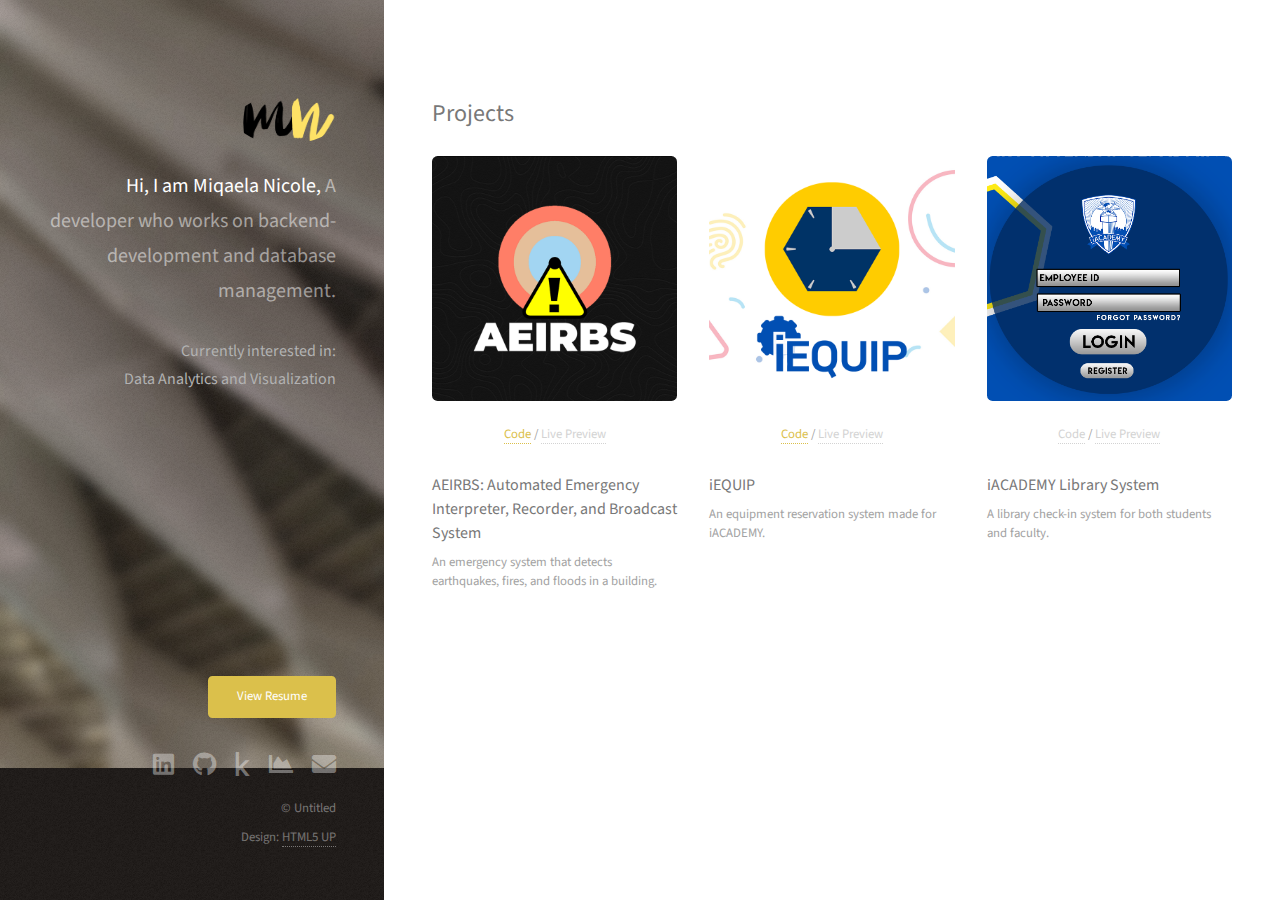
==== index.html @ f49746a2 "Initial commit" ====
<!DOCTYPE HTML>
<!--
	Strata by HTML5 UP
	html5up.net | @ajlkn
	Free for personal and commercial use under the CCA 3.0 license (html5up.net/license)
-->
<html>
	<head>
		<title>Miqnic | Portfolio</title>
		<meta charset="utf-8" />
		<meta name="viewport" content="width=device-width, initial-scale=1, user-scalable=no" />
		<link rel="icon" type="shortcut icon" href="images/MN.ico" />
		<link rel="stylesheet" href="assets/css/main.css" />
	</head>
	<body class="is-preload">

		<!-- Header -->
			<header id="header">
				<div class="inner">
					<a href="#" class="image avatar"><img src="images/MN-header.png" alt="" /></a>
					<h1>
						<strong>Hi, I am Miqaela Nicole, </strong>
						<br>
						A developer who works on backend-development and database management.
					</h1>
					<br>
					<p>Currently interested in:<br>Data Analytics and Visualization</p>
				</div>
			</header>

		<!-- Main -->
			<div id="main">
				<!-- Two -->
					<section id="two">
						<h2>Projects</h2>
						<div class="row">
							<article class="col-4 col-12-xsmall work-item">
								<img class = "image fit thumb" src="images/fulls/aeirbs-cover.png" alt="AEIRBS Logo" />
								<p class="align-center">
									<strong><a href="https://bitbucket.org/miqnic/aeirbs/src/master/">Code</a></strong>
									 / 
									<a href="#" class="disabled">Live Preview</a>
								</p>
								<br>
								<h3>AEIRBS: Automated Emergency Interpreter, Recorder, and Broadcast System</h3>
								<p>An emergency system that detects earthquakes, fires, and floods in a building.</p>
								<br>
								<!-- <ul class="actions fit small">
									<li><a href="#" class="button primary fit small">Live Preview</a></li>
									<li><a href="#" class="button fit small">Code</a></li>
								</ul> -->
							</article>
							<article class="col-4 col-12-xsmall work-item">
								<img class = "image fit thumb" src="images/fulls/iequip-cover.png" alt="iEQUIP Logo" />
								<p class="align-center">
									<strong><a href="https://github.com/miqnic/iEQUIP">Code</a></strong>
									 / 
									<a href="#" class="disabled">Live Preview</a>
								</p>
								<br>
								<h3>iEQUIP</h3>
								<p>An equipment reservation system made for iACADEMY.</p>
								<br>
								<!-- <ul class="actions fit small">
									<li><a href="#" class="button primary fit small">Live Preview</a></li>
									<li><a href="#" class="button fit small">Code</a></li>
								</ul> -->
							</article>
							<article class="col-4 col-12-xsmall work-item">
								<img class = "image fit thumb" src="images/fulls/libsys-cover.png" alt="iACADEMY Library System Logo" />
								<p class="align-center">
									<strong><a class="disabled" href="#">Code</a></strong>
									 / 
									<a href="#" class="disabled">Live Preview</a> 
								</p>
								<br>
								<h3>iACADEMY Library System</h3>
								<p>A library check-in system for both students and faculty.</p>
								<br>
								<!-- <ul class="actions fit small aln-bottom">
									<li><a href="#" class="button primary fit small">Live Preview</a></li>
									<li><a href="#" class="button fit small">Code</a></li>
								</ul> -->
							</article>
						</div>
					</section>
			</div>

		<!-- Footer -->
			<footer id="footer">
				<div class="inner">
					<a target="_blank" rel="noopener noreferrer" href="BANGUILAN - Resume.pdf" download="BANGUILAN-Resume" class="button primary small" style="margin-bottom: 1rem;">View Resume</a>
					<ul class="icons">
						<li><a href="https://www.linkedin.com/in/miqnic/" class="icon brands fa-linkedin"><span class="label">LinkedIn</span></a></li>
						<li><a href="https://github.com/miqnic" class="icon brands fa-github"><span class="label">Github</span></a></li>
						<li><a href="https://www.kaggle.com/swtptts" class="icon brands fa-kaggle"><span class="label">Kaggle</span></a></li>
						<li><a href="https://public.tableau.com/profile/miqnic#!/" class="icon solid fa-chart-area"><span class="label">Tableau</span></a></li>
						<li><a href="mailto:emendibi@gmail.com" class="icon solid fa-envelope"><span class="label">Email</span></a></li>
					</ul>
					<ul class="copyright">
						<li>&copy; Untitled</li><li>Design: <a href="http://html5up.net">HTML5 UP</a></li>
					</ul>
				</div>
			</footer>

		<!-- Scripts -->
			<script src="assets/js/jquery.min.js"></script>
			<script src="assets/js/jquery.poptrox.min.js"></script>
			<script src="assets/js/browser.min.js"></script>
			<script src="assets/js/breakpoints.min.js"></script>
			<script src="assets/js/util.js"></script>
			<script src="assets/js/main.js"></script>

	</body>
</html>
---- assets/css/main.css ----
@import url("fontawesome-all.min.css");
@import url("https://fonts.googleapis.com/css?family=Source+Sans+Pro:400,400italic");

/*
	Strata by HTML5 UP
	html5up.net | @ajlkn
	Free for personal and commercial use under the CCA 3.0 license (html5up.net/license)
*/

html, body, div, span, applet, object,
iframe, h1, h2, h3, h4, h5, h6, p, blockquote,
pre, a, abbr, acronym, address, big, cite,
code, del, dfn, em, img, ins, kbd, q, s, samp,
small, strike, strong, sub, sup, tt, var, b,
u, i, center, dl, dt, dd, ol, ul, li, fieldset,
form, label, legend, table, caption, tbody,
tfoot, thead, tr, th, td, article, aside,
canvas, details, embed, figure, figcaption,
footer, header, hgroup, menu, nav, output, ruby,
section, summary, time, mark, audio, video {
	margin: 0;
	padding: 0;
	border: 0;
	font-size: 100%;
	font: inherit;
	vertical-align: baseline;}

article, aside, details, figcaption, figure,
footer, header, hgroup, menu, nav, section {
	display: block;}

body {
	line-height: 1;
}

ol, ul {
	list-style: none;
}

a.disabled {
	color: #d3d3d3;
    pointer-events: none;
}

blockquote, q {
	quotes: none;
}

	blockquote:before, blockquote:after, q:before, q:after {
		content: '';
		content: none;
	}

table {
	border-collapse: collapse;
	border-spacing: 0;
}

body {
	-webkit-text-size-adjust: none;
}

mark {
	background-color: transparent;
	color: inherit;
}

input::-moz-focus-inner {
	border: 0;
	padding: 0;
}

input, select, textarea {
	-moz-appearance: none;
	-webkit-appearance: none;
	-ms-appearance: none;
	appearance: none;
}

/* Basic */

	html {
		box-sizing: border-box;
	}

	*, *:before, *:after {
		box-sizing: inherit;
	}

	body {
		background: #fff;
	}

		body.is-preload *, body.is-preload *:before, body.is-preload *:after {
			-moz-animation: none !important;
			-webkit-animation: none !important;
			-ms-animation: none !important;
			animation: none !important;
			-moz-transition: none !important;
			-webkit-transition: none !important;
			-ms-transition: none !important;
			transition: none !important;
		}

	body, input, select, textarea {
		color: #a2a2a2;
		font-family: "Source Sans Pro", Helvetica, sans-serif;
		font-size: 16pt;
		font-weight: 400;
		line-height: 1.75em;
	}

	a {
		-moz-transition: color 0.2s ease-in-out, border-color 0.2s ease-in-out;
		-webkit-transition: color 0.2s ease-in-out, border-color 0.2s ease-in-out;
		-ms-transition: color 0.2s ease-in-out, border-color 0.2s ease-in-out;
		transition: color 0.2s ease-in-out, border-color 0.2s ease-in-out;
		border-bottom: dotted 1px;
		color: #dbc04b;
		text-decoration: none;
	}

		a:hover {
			border-bottom-color: transparent;
			color: #dbc04b !important;
			text-decoration: none;
		}

	strong, b {
		color: #787878;
		font-weight: 400;
	}

	em, i {
		font-style: italic;
	}

	p {
		margin: 0 0 2em 0;
	}

	h1, h2, h3, h4, h5, h6 {
		color: #787878;
		font-weight: 400;
		line-height: 1em;
		margin: 0 0 1em 0;
	}

		h1 a, h2 a, h3 a, h4 a, h5 a, h6 a {
			color: inherit;
			text-decoration: none;
		}

	h1 {
		font-size: 2em;
		line-height: 1.5em;
	}

	h2 {
		font-size: 1.5em;
		line-height: 1.5em;
	}

	h3 {
		font-size: 1.25em;
		line-height: 1.5em;
	}

	h4 {
		font-size: 1.1em;
		line-height: 1.5em;
	}

	h5 {
		font-size: 0.9em;
		line-height: 1.5em;
	}

	h6 {
		font-size: 0.7em;
		line-height: 1.5em;
	}

	sub {
		font-size: 0.8em;
		position: relative;
		top: 0.5em;
	}

	sup {
		font-size: 0.8em;
		position: relative;
		top: -0.5em;
	}

	hr {
		border: 0;
		border-bottom: solid 2px #efefef;
		margin: 2em 0;
	}

		hr.major {
			margin: 3em 0;
		}

	blockquote {
		border-left: solid 6px #efefef;
		font-style: italic;
		margin: 0 0 2em 0;
		padding: 0.5em 0 0.5em 1.5em;
	}

	code {
		background: #f7f7f7;
		border-radius: 0.35em;
		border: solid 2px #efefef;
		font-family: "Courier New", monospace;
		font-size: 0.9em;
		margin: 0 0.25em;
		padding: 0.25em 0.65em;
	}

	pre {
		-webkit-overflow-scrolling: touch;
		font-family: "Courier New", monospace;
		font-size: 0.9em;
		margin: 0 0 2em 0;
	}

		pre code {
			display: block;
			line-height: 1.75em;
			padding: 1em 1.5em;
			overflow-x: auto;
		}

	.align-left {
		text-align: left;
	}

	.align-center {
		text-align: center;
	}

	.align-right {
		text-align: right;
	}

/* Container */

	.container {
		margin: 0 auto;
		max-width: calc(100% - 4em);
		width: 100%;
	}

		.container.xsmall {
			width: 25%;
		}

		.container.small {
			width: 50%;
		}

		.container.medium {
			width: 75%;
		}

		.container.large {
			width: 125%;
		}

		.container.xlarge {
			width: 150%;
		}

		.container.max {
			width: 100%;
		}

		@media screen and (max-width: 980px) {

			.container {
				width: 100% !important;
				max-width: 100% !important;
			}

		}

		@media screen and (max-width: 480px) {

			.container {
				max-width: calc(100% - 3em);
			}

		}

/* Row */

	.row {
		display: flex;
		flex-wrap: wrap;
		box-sizing: border-box;
		align-items: stretch;
	}

		.row > * {
			box-sizing: border-box;
		}

		.row.gtr-uniform > * > :last-child {
			margin-bottom: 0;
		}

		.row.aln-left {
			justify-content: flex-start;
		}

		.row.aln-center {
			justify-content: center;
		}

		.row.aln-right {
			justify-content: flex-end;
		}

		.row.aln-top {
			align-items: flex-start;
		}

		.row.aln-middle {
			align-items: center;
		}

		.row.aln-bottom {
			align-items: flex-end;
		}

		.row > .imp {
			order: -1;
		}

		.row > .col-1 {
			width: 8.33333%;
		}

		.row > .off-1 {
			margin-left: 8.33333%;
		}

		.row > .col-2 {
			width: 16.66667%;
		}

		.row > .off-2 {
			margin-left: 16.66667%;
		}

		.row > .col-3 {
			width: 25%;
		}

		.row > .off-3 {
			margin-left: 25%;
		}

		.row > .col-4 {
			width: 33.33333%;
		}

		.row > .off-4 {
			margin-left: 33.33333%;
		}

		.row > .col-5 {
			width: 41.66667%;
		}

		.row > .off-5 {
			margin-left: 41.66667%;
		}

		.row > .col-6 {
			width: 50%;
		}

		.row > .off-6 {
			margin-left: 50%;
		}

		.row > .col-7 {
			width: 58.33333%;
		}

		.row > .off-7 {
			margin-left: 58.33333%;
		}

		.row > .col-8 {
			width: 66.66667%;
		}

		.row > .off-8 {
			margin-left: 66.66667%;
		}

		.row > .col-9 {
			width: 75%;
		}

		.row > .off-9 {
			margin-left: 75%;
		}

		.row > .col-10 {
			width: 83.33333%;
		}

		.row > .off-10 {
			margin-left: 83.33333%;
		}

		.row > .col-11 {
			width: 91.66667%;
		}

		.row > .off-11 {
			margin-left: 91.66667%;
		}

		.row > .col-12 {
			width: 100%;
		}

		.row > .off-12 {
			margin-left: 100%;
		}

		.row.gtr-0 {
			margin-top: 0;
			margin-left: 0em;
		}

			.row.gtr-0 > * {
				padding: 0 0 0 0em;
			}

			.row.gtr-0.gtr-uniform {
				margin-top: 0em;
			}

				.row.gtr-0.gtr-uniform > * {
					padding-top: 0em;
				}

		.row.gtr-25 {
			margin-top: 0;
			margin-left: -0.625em;
		}

			.row.gtr-25 > * {
				padding: 0 0 0 0.625em;
			}

			.row.gtr-25.gtr-uniform {
				margin-top: -0.625em;
			}

				.row.gtr-25.gtr-uniform > * {
					padding-top: 0.625em;
				}

		.row.gtr-50 {
			margin-top: 0;
			margin-left: -1.25em;
		}

			.row.gtr-50 > * {
				padding: 0 0 0 1.25em;
			}

			.row.gtr-50.gtr-uniform {
				margin-top: -1.25em;
			}

				.row.gtr-50.gtr-uniform > * {
					padding-top: 1.25em;
				}

		.row {
			margin-top: 0;
			margin-left: -2.5em;
		}

			.row > * {
				padding: 0 0 0 2.5em;
			}

			.row.gtr-uniform {
				margin-top: -2.5em;
			}

				.row.gtr-uniform > * {
					padding-top: 2.5em;
				}

		.row.gtr-150 {
			margin-top: 0;
			margin-left: -3.75em;
		}

			.row.gtr-150 > * {
				padding: 0 0 0 3.75em;
			}

			.row.gtr-150.gtr-uniform {
				margin-top: -3.75em;
			}

				.row.gtr-150.gtr-uniform > * {
					padding-top: 3.75em;
				}

		.row.gtr-200 {
			margin-top: 0;
			margin-left: -5em;
		}

			.row.gtr-200 > * {
				padding: 0 0 0 5em;
			}

			.row.gtr-200.gtr-uniform {
				margin-top: -5em;
			}

				.row.gtr-200.gtr-uniform > * {
					padding-top: 5em;
				}

		@media screen and (max-width: 1800px) {

			.row {
				display: flex;
				flex-wrap: wrap;
				box-sizing: border-box;
				align-items: stretch;
			}

				.row > * {
					box-sizing: border-box;
				}

				.row.gtr-uniform > * > :last-child {
					margin-bottom: 0;
				}

				.row.aln-left {
					justify-content: flex-start;
				}

				.row.aln-center {
					justify-content: center;
				}

				.row.aln-right {
					justify-content: flex-end;
				}

				.row.aln-top {
					align-items: flex-start;
				}

				.row.aln-middle {
					align-items: center;
				}

				.row.aln-bottom {
					align-items: flex-end;
				}

				.row > .imp-xlarge {
					order: -1;
				}

				.row > .col-1-xlarge {
					width: 8.33333%;
				}

				.row > .off-1-xlarge {
					margin-left: 8.33333%;
				}

				.row > .col-2-xlarge {
					width: 16.66667%;
				}

				.row > .off-2-xlarge {
					margin-left: 16.66667%;
				}

				.row > .col-3-xlarge {
					width: 25%;
				}

				.row > .off-3-xlarge {
					margin-left: 25%;
				}

				.row > .col-4-xlarge {
					width: 33.33333%;
				}

				.row > .off-4-xlarge {
					margin-left: 33.33333%;
				}

				.row > .col-5-xlarge {
					width: 41.66667%;
				}

				.row > .off-5-xlarge {
					margin-left: 41.66667%;
				}

				.row > .col-6-xlarge {
					width: 50%;
				}

				.row > .off-6-xlarge {
					margin-left: 50%;
				}

				.row > .col-7-xlarge {
					width: 58.33333%;
				}

				.row > .off-7-xlarge {
					margin-left: 58.33333%;
				}

				.row > .col-8-xlarge {
					width: 66.66667%;
				}

				.row > .off-8-xlarge {
					margin-left: 66.66667%;
				}

				.row > .col-9-xlarge {
					width: 75%;
				}

				.row > .off-9-xlarge {
					margin-left: 75%;
				}

				.row > .col-10-xlarge {
					width: 83.33333%;
				}

				.row > .off-10-xlarge {
					margin-left: 83.33333%;
				}

				.row > .col-11-xlarge {
					width: 91.66667%;
				}

				.row > .off-11-xlarge {
					margin-left: 91.66667%;
				}

				.row > .col-12-xlarge {
					width: 100%;
				}

				.row > .off-12-xlarge {
					margin-left: 100%;
				}

				.row.gtr-0 {
					margin-top: 0;
					margin-left: 0em;
				}

					.row.gtr-0 > * {
						padding: 0 0 0 0em;
					}

					.row.gtr-0.gtr-uniform {
						margin-top: 0em;
					}

						.row.gtr-0.gtr-uniform > * {
							padding-top: 0em;
						}

				.row.gtr-25 {
					margin-top: 0;
					margin-left: -0.625em;
				}

					.row.gtr-25 > * {
						padding: 0 0 0 0.625em;
					}

					.row.gtr-25.gtr-uniform {
						margin-top: -0.625em;
					}

						.row.gtr-25.gtr-uniform > * {
							padding-top: 0.625em;
						}

				.row.gtr-50 {
					margin-top: 0;
					margin-left: -1.25em;
				}

					.row.gtr-50 > * {
						padding: 0 0 0 1.25em;
					}

					.row.gtr-50.gtr-uniform {
						margin-top: -1.25em;
					}

						.row.gtr-50.gtr-uniform > * {
							padding-top: 1.25em;
						}

				.row {
					margin-top: 0;
					margin-left: -2.5em;
				}

					.row > * {
						padding: 0 0 0 2.5em;
					}

					.row.gtr-uniform {
						margin-top: -2.5em;
					}

						.row.gtr-uniform > * {
							padding-top: 2.5em;
						}

				.row.gtr-150 {
					margin-top: 0;
					margin-left: -3.75em;
				}

					.row.gtr-150 > * {
						padding: 0 0 0 3.75em;
					}

					.row.gtr-150.gtr-uniform {
						margin-top: -3.75em;
					}

						.row.gtr-150.gtr-uniform > * {
							padding-top: 3.75em;
						}

				.row.gtr-200 {
					margin-top: 0;
					margin-left: -5em;
				}

					.row.gtr-200 > * {
						padding: 0 0 0 5em;
					}

					.row.gtr-200.gtr-uniform {
						margin-top: -5em;
					}

						.row.gtr-200.gtr-uniform > * {
							padding-top: 5em;
						}

		}

		@media screen and (max-width: 1280px) {

			.row {
				display: flex;
				flex-wrap: wrap;
				box-sizing: border-box;
				align-items: stretch;
			}

				.row > * {
					box-sizing: border-box;
				}

				.row.gtr-uniform > * > :last-child {
					margin-bottom: 0;
				}

				.row.aln-left {
					justify-content: flex-start;
				}

				.row.aln-center {
					justify-content: center;
				}

				.row.aln-right {
					justify-content: flex-end;
				}

				.row.aln-top {
					align-items: flex-start;
				}

				.row.aln-middle {
					align-items: center;
				}

				.row.aln-bottom {
					align-items: flex-end;
				}

				.row > .imp-large {
					order: -1;
				}

				.row > .col-1-large {
					width: 8.33333%;
				}

				.row > .off-1-large {
					margin-left: 8.33333%;
				}

				.row > .col-2-large {
					width: 16.66667%;
				}

				.row > .off-2-large {
					margin-left: 16.66667%;
				}

				.row > .col-3-large {
					width: 25%;
				}

				.row > .off-3-large {
					margin-left: 25%;
				}

				.row > .col-4-large {
					width: 33.33333%;
				}

				.row > .off-4-large {
					margin-left: 33.33333%;
				}

				.row > .col-5-large {
					width: 41.66667%;
				}

				.row > .off-5-large {
					margin-left: 41.66667%;
				}

				.row > .col-6-large {
					width: 50%;
				}

				.row > .off-6-large {
					margin-left: 50%;
				}

				.row > .col-7-large {
					width: 58.33333%;
				}

				.row > .off-7-large {
					margin-left: 58.33333%;
				}

				.row > .col-8-large {
					width: 66.66667%;
				}

				.row > .off-8-large {
					margin-left: 66.66667%;
				}

				.row > .col-9-large {
					width: 75%;
				}

				.row > .off-9-large {
					margin-left: 75%;
				}

				.row > .col-10-large {
					width: 83.33333%;
				}

				.row > .off-10-large {
					margin-left: 83.33333%;
				}

				.row > .col-11-large {
					width: 91.66667%;
				}

				.row > .off-11-large {
					margin-left: 91.66667%;
				}

				.row > .col-12-large {
					width: 100%;
				}

				.row > .off-12-large {
					margin-left: 100%;
				}

				.row.gtr-0 {
					margin-top: 0;
					margin-left: 0em;
				}

					.row.gtr-0 > * {
						padding: 0 0 0 0em;
					}

					.row.gtr-0.gtr-uniform {
						margin-top: 0em;
					}

						.row.gtr-0.gtr-uniform > * {
							padding-top: 0em;
						}

				.row.gtr-25 {
					margin-top: 0;
					margin-left: -0.5em;
				}

					.row.gtr-25 > * {
						padding: 0 0 0 0.5em;
					}

					.row.gtr-25.gtr-uniform {
						margin-top: -0.5em;
					}

						.row.gtr-25.gtr-uniform > * {
							padding-top: 0.5em;
						}

				.row.gtr-50 {
					margin-top: 0;
					margin-left: -1em;
				}

					.row.gtr-50 > * {
						padding: 0 0 0 1em;
					}

					.row.gtr-50.gtr-uniform {
						margin-top: -1em;
					}

						.row.gtr-50.gtr-uniform > * {
							padding-top: 1em;
						}

				.row {
					margin-top: 0;
					margin-left: -2em;
				}

					.row > * {
						padding: 0 0 0 2em;
					}

					.row.gtr-uniform {
						margin-top: -2em;
					}

						.row.gtr-uniform > * {
							padding-top: 2em;
						}

				.row.gtr-150 {
					margin-top: 0;
					margin-left: -3em;
				}

					.row.gtr-150 > * {
						padding: 0 0 0 3em;
					}

					.row.gtr-150.gtr-uniform {
						margin-top: -3em;
					}

						.row.gtr-150.gtr-uniform > * {
							padding-top: 3em;
						}

				.row.gtr-200 {
					margin-top: 0;
					margin-left: -4em;
				}

					.row.gtr-200 > * {
						padding: 0 0 0 4em;
					}

					.row.gtr-200.gtr-uniform {
						margin-top: -4em;
					}

						.row.gtr-200.gtr-uniform > * {
							padding-top: 4em;
						}

		}

		@media screen and (max-width: 980px) {

			.row {
				display: flex;
				flex-wrap: wrap;
				box-sizing: border-box;
				align-items: stretch;
			}

				.row > * {
					box-sizing: border-box;
				}

				.row.gtr-uniform > * > :last-child {
					margin-bottom: 0;
				}

				.row.aln-left {
					justify-content: flex-start;
				}

				.row.aln-center {
					justify-content: center;
				}

				.row.aln-right {
					justify-content: flex-end;
				}

				.row.aln-top {
					align-items: flex-start;
				}

				.row.aln-middle {
					align-items: center;
				}

				.row.aln-bottom {
					align-items: flex-end;
				}

				.row > .imp-medium {
					order: -1;
				}

				.row > .col-1-medium {
					width: 8.33333%;
				}

				.row > .off-1-medium {
					margin-left: 8.33333%;
				}

				.row > .col-2-medium {
					width: 16.66667%;
				}

				.row > .off-2-medium {
					margin-left: 16.66667%;
				}

				.row > .col-3-medium {
					width: 25%;
				}

				.row > .off-3-medium {
					margin-left: 25%;
				}

				.row > .col-4-medium {
					width: 33.33333%;
				}

				.row > .off-4-medium {
					margin-left: 33.33333%;
				}

				.row > .col-5-medium {
					width: 41.66667%;
				}

				.row > .off-5-medium {
					margin-left: 41.66667%;
				}

				.row > .col-6-medium {
					width: 50%;
				}

				.row > .off-6-medium {
					margin-left: 50%;
				}

				.row > .col-7-medium {
					width: 58.33333%;
				}

				.row > .off-7-medium {
					margin-left: 58.33333%;
				}

				.row > .col-8-medium {
					width: 66.66667%;
				}

				.row > .off-8-medium {
					margin-left: 66.66667%;
				}

				.row > .col-9-medium {
					width: 75%;
				}

				.row > .off-9-medium {
					margin-left: 75%;
				}

				.row > .col-10-medium {
					width: 83.33333%;
				}

				.row > .off-10-medium {
					margin-left: 83.33333%;
				}

				.row > .col-11-medium {
					width: 91.66667%;
				}

				.row > .off-11-medium {
					margin-left: 91.66667%;
				}

				.row > .col-12-medium {
					width: 100%;
				}

				.row > .off-12-medium {
					margin-left: 100%;
				}

				.row.gtr-0 {
					margin-top: 0;
					margin-left: 0em;
				}

					.row.gtr-0 > * {
						padding: 0 0 0 0em;
					}

					.row.gtr-0.gtr-uniform {
						margin-top: 0em;
					}

						.row.gtr-0.gtr-uniform > * {
							padding-top: 0em;
						}

				.row.gtr-25 {
					margin-top: 0;
					margin-left: -0.5em;
				}

					.row.gtr-25 > * {
						padding: 0 0 0 0.5em;
					}

					.row.gtr-25.gtr-uniform {
						margin-top: -0.5em;
					}

						.row.gtr-25.gtr-uniform > * {
							padding-top: 0.5em;
						}

				.row.gtr-50 {
					margin-top: 0;
					margin-left: -1em;
				}

					.row.gtr-50 > * {
						padding: 0 0 0 1em;
					}

					.row.gtr-50.gtr-uniform {
						margin-top: -1em;
					}

						.row.gtr-50.gtr-uniform > * {
							padding-top: 1em;
						}

				.row {
					margin-top: 0;
					margin-left: -2em;
				}

					.row > * {
						padding: 0 0 0 2em;
					}

					.row.gtr-uniform {
						margin-top: -2em;
					}

						.row.gtr-uniform > * {
							padding-top: 2em;
						}

				.row.gtr-150 {
					margin-top: 0;
					margin-left: -3em;
				}

					.row.gtr-150 > * {
						padding: 0 0 0 3em;
					}

					.row.gtr-150.gtr-uniform {
						margin-top: -3em;
					}

						.row.gtr-150.gtr-uniform > * {
							padding-top: 3em;
						}

				.row.gtr-200 {
					margin-top: 0;
					margin-left: -4em;
				}

					.row.gtr-200 > * {
						padding: 0 0 0 4em;
					}

					.row.gtr-200.gtr-uniform {
						margin-top: -4em;
					}

						.row.gtr-200.gtr-uniform > * {
							padding-top: 4em;
						}

		}

		@media screen and (max-width: 736px) {

			.row {
				display: flex;
				flex-wrap: wrap;
				box-sizing: border-box;
				align-items: stretch;
			}

				.row > * {
					box-sizing: border-box;
				}

				.row.gtr-uniform > * > :last-child {
					margin-bottom: 0;
				}

				.row.aln-left {
					justify-content: flex-start;
				}

				.row.aln-center {
					justify-content: center;
				}

				.row.aln-right {
					justify-content: flex-end;
				}

				.row.aln-top {
					align-items: flex-start;
				}

				.row.aln-middle {
					align-items: center;
				}

				.row.aln-bottom {
					align-items: flex-end;
				}

				.row > .imp-small {
					order: -1;
				}

				.row > .col-1-small {
					width: 8.33333%;
				}

				.row > .off-1-small {
					margin-left: 8.33333%;
				}

				.row > .col-2-small {
					width: 16.66667%;
				}

				.row > .off-2-small {
					margin-left: 16.66667%;
				}

				.row > .col-3-small {
					width: 25%;
				}

				.row > .off-3-small {
					margin-left: 25%;
				}

				.row > .col-4-small {
					width: 33.33333%;
				}

				.row > .off-4-small {
					margin-left: 33.33333%;
				}

				.row > .col-5-small {
					width: 41.66667%;
				}

				.row > .off-5-small {
					margin-left: 41.66667%;
				}

				.row > .col-6-small {
					width: 50%;
				}

				.row > .off-6-small {
					margin-left: 50%;
				}

				.row > .col-7-small {
					width: 58.33333%;
				}

				.row > .off-7-small {
					margin-left: 58.33333%;
				}

				.row > .col-8-small {
					width: 66.66667%;
				}

				.row > .off-8-small {
					margin-left: 66.66667%;
				}

				.row > .col-9-small {
					width: 75%;
				}

				.row > .off-9-small {
					margin-left: 75%;
				}

				.row > .col-10-small {
					width: 83.33333%;
				}

				.row > .off-10-small {
					margin-left: 83.33333%;
				}

				.row > .col-11-small {
					width: 91.66667%;
				}

				.row > .off-11-small {
					margin-left: 91.66667%;
				}

				.row > .col-12-small {
					width: 100%;
				}

				.row > .off-12-small {
					margin-left: 100%;
				}

				.row.gtr-0 {
					margin-top: 0;
					margin-left: 0em;
				}

					.row.gtr-0 > * {
						padding: 0 0 0 0em;
					}

					.row.gtr-0.gtr-uniform {
						margin-top: 0em;
					}

						.row.gtr-0.gtr-uniform > * {
							padding-top: 0em;
						}

				.row.gtr-25 {
					margin-top: 0;
					margin-left: -0.375em;
				}

					.row.gtr-25 > * {
						padding: 0 0 0 0.375em;
					}

					.row.gtr-25.gtr-uniform {
						margin-top: -0.375em;
					}

						.row.gtr-25.gtr-uniform > * {
							padding-top: 0.375em;
						}

				.row.gtr-50 {
					margin-top: 0;
					margin-left: -0.75em;
				}

					.row.gtr-50 > * {
						padding: 0 0 0 0.75em;
					}

					.row.gtr-50.gtr-uniform {
						margin-top: -0.75em;
					}

						.row.gtr-50.gtr-uniform > * {
							padding-top: 0.75em;
						}

				.row {
					margin-top: 0;
					margin-left: -1.5em;
				}

					.row > * {
						padding: 0 0 0 1.5em;
					}

					.row.gtr-uniform {
						margin-top: -1.5em;
					}

						.row.gtr-uniform > * {
							padding-top: 1.5em;
						}

				.row.gtr-150 {
					margin-top: 0;
					margin-left: -2.25em;
				}

					.row.gtr-150 > * {
						padding: 0 0 0 2.25em;
					}

					.row.gtr-150.gtr-uniform {
						margin-top: -2.25em;
					}

						.row.gtr-150.gtr-uniform > * {
							padding-top: 2.25em;
						}

				.row.gtr-200 {
					margin-top: 0;
					margin-left: -3em;
				}

					.row.gtr-200 > * {
						padding: 0 0 0 3em;
					}

					.row.gtr-200.gtr-uniform {
						margin-top: -3em;
					}

						.row.gtr-200.gtr-uniform > * {
							padding-top: 3em;
						}

		}

		@media screen and (max-width: 480px) {

			.row {
				display: flex;
				flex-wrap: wrap;
				box-sizing: border-box;
				align-items: stretch;
			}

				.row > * {
					box-sizing: border-box;
				}

				.row.gtr-uniform > * > :last-child {
					margin-bottom: 0;
				}

				.row.aln-left {
					justify-content: flex-start;
				}

				.row.aln-center {
					justify-content: center;
				}

				.row.aln-right {
					justify-content: flex-end;
				}

				.row.aln-top {
					align-items: flex-start;
				}

				.row.aln-middle {
					align-items: center;
				}

				.row.aln-bottom {
					align-items: flex-end;
				}

				.row > .imp-xsmall {
					order: -1;
				}

				.row > .col-1-xsmall {
					width: 8.33333%;
				}

				.row > .off-1-xsmall {
					margin-left: 8.33333%;
				}

				.row > .col-2-xsmall {
					width: 16.66667%;
				}

				.row > .off-2-xsmall {
					margin-left: 16.66667%;
				}

				.row > .col-3-xsmall {
					width: 25%;
				}

				.row > .off-3-xsmall {
					margin-left: 25%;
				}

				.row > .col-4-xsmall {
					width: 33.33333%;
				}

				.row > .off-4-xsmall {
					margin-left: 33.33333%;
				}

				.row > .col-5-xsmall {
					width: 41.66667%;
				}

				.row > .off-5-xsmall {
					margin-left: 41.66667%;
				}

				.row > .col-6-xsmall {
					width: 50%;
				}

				.row > .off-6-xsmall {
					margin-left: 50%;
				}

				.row > .col-7-xsmall {
					width: 58.33333%;
				}

				.row > .off-7-xsmall {
					margin-left: 58.33333%;
				}

				.row > .col-8-xsmall {
					width: 66.66667%;
				}

				.row > .off-8-xsmall {
					margin-left: 66.66667%;
				}

				.row > .col-9-xsmall {
					width: 75%;
				}

				.row > .off-9-xsmall {
					margin-left: 75%;
				}

				.row > .col-10-xsmall {
					width: 83.33333%;
				}

				.row > .off-10-xsmall {
					margin-left: 83.33333%;
				}

				.row > .col-11-xsmall {
					width: 91.66667%;
				}

				.row > .off-11-xsmall {
					margin-left: 91.66667%;
				}

				.row > .col-12-xsmall {
					width: 100%;
				}

				.row > .off-12-xsmall {
					margin-left: 100%;
				}

				.row.gtr-0 {
					margin-top: 0;
					margin-left: 0em;
				}

					.row.gtr-0 > * {
						padding: 0 0 0 0em;
					}

					.row.gtr-0.gtr-uniform {
						margin-top: 0em;
					}

						.row.gtr-0.gtr-uniform > * {
							padding-top: 0em;
						}

				.row.gtr-25 {
					margin-top: 0;
					margin-left: -0.375em;
				}

					.row.gtr-25 > * {
						padding: 0 0 0 0.375em;
					}

					.row.gtr-25.gtr-uniform {
						margin-top: -0.375em;
					}

						.row.gtr-25.gtr-uniform > * {
							padding-top: 0.375em;
						}

				.row.gtr-50 {
					margin-top: 0;
					margin-left: -0.75em;
				}

					.row.gtr-50 > * {
						padding: 0 0 0 0.75em;
					}

					.row.gtr-50.gtr-uniform {
						margin-top: -0.75em;
					}

						.row.gtr-50.gtr-uniform > * {
							padding-top: 0.75em;
						}

				.row {
					margin-top: 0;
					margin-left: -1.5em;
				}

					.row > * {
						padding: 0 0 0 1.5em;
					}

					.row.gtr-uniform {
						margin-top: -1.5em;
					}

						.row.gtr-uniform > * {
							padding-top: 1.5em;
						}

				.row.gtr-150 {
					margin-top: 0;
					margin-left: -2.25em;
				}

					.row.gtr-150 > * {
						padding: 0 0 0 2.25em;
					}

					.row.gtr-150.gtr-uniform {
						margin-top: -2.25em;
					}

						.row.gtr-150.gtr-uniform > * {
							padding-top: 2.25em;
						}

				.row.gtr-200 {
					margin-top: 0;
					margin-left: -3em;
				}

					.row.gtr-200 > * {
						padding: 0 0 0 3em;
					}

					.row.gtr-200.gtr-uniform {
						margin-top: -3em;
					}

						.row.gtr-200.gtr-uniform > * {
							padding-top: 3em;
						}

		}

/* Section/Article */

	section.special, article.special {
		text-align: center;
	}

	header p {
		color: #b2b2b2;
		position: relative;
		margin: 0 0 1.5em 0;
	}

	header h2 + p {
		font-size: 1.25em;
		margin-top: -1em;
		line-height: 1.5em;
	}

	header h3 + p {
		font-size: 1.1em;
		margin-top: -0.8em;
		line-height: 1.5em;
	}

	header h4 + p,
	header h5 + p,
	header h6 + p {
		font-size: 0.9em;
		margin-top: -0.6em;
		line-height: 1.5em;
	}

	header.major h2 {
		font-size: 2em;
	}

/* Form */

	form {
		margin: 0 0 2em 0;
	}

	label {
		color: #787878;
		display: block;
		font-size: 0.9em;
		font-weight: 400;
		margin: 0 0 1em 0;
	}

	input[type="text"],
	input[type="password"],
	input[type="email"],
	select,
	textarea {
		-moz-appearance: none;
		-webkit-appearance: none;
		-ms-appearance: none;
		appearance: none;
		background: #f7f7f7;
		border-radius: 0.35em;
		border: solid 2px transparent;
		color: inherit;
		display: block;
		outline: 0;
		padding: 0 0.75em;
		text-decoration: none;
		width: 100%;
	}

		input[type="text"]:invalid,
		input[type="password"]:invalid,
		input[type="email"]:invalid,
		select:invalid,
		textarea:invalid {
			box-shadow: none;
		}

		input[type="text"]:focus,
		input[type="password"]:focus,
		input[type="email"]:focus,
		select:focus,
		textarea:focus {
			border-color: #dbc04b;
		}

	select {
		background-image: url("data:image/svg+xml;charset=utf8,%3Csvg xmlns='http://www.w3.org/2000/svg' width='40' height='40' preserveAspectRatio='none' viewBox='0 0 40 40'%3E%3Cpath d='M9.4,12.3l10.4,10.4l10.4-10.4c0.2-0.2,0.5-0.4,0.9-0.4c0.3,0,0.6,0.1,0.9,0.4l3.3,3.3c0.2,0.2,0.4,0.5,0.4,0.9 c0,0.4-0.1,0.6-0.4,0.9L20.7,31.9c-0.2,0.2-0.5,0.4-0.9,0.4c-0.3,0-0.6-0.1-0.9-0.4L4.3,17.3c-0.2-0.2-0.4-0.5-0.4-0.9 c0-0.4,0.1-0.6,0.4-0.9l3.3-3.3c0.2-0.2,0.5-0.4,0.9-0.4S9.1,12.1,9.4,12.3z' fill='%23dfdfdf' /%3E%3C/svg%3E");
		background-size: 1.25rem;
		background-repeat: no-repeat;
		background-position: calc(100% - 1rem) center;
		height: 2.75em;
		padding-right: 2.75em;
		text-overflow: ellipsis;
	}

		select option {
			color: #787878;
			background: #fff;
		}

		select:focus::-ms-value {
			background-color: transparent;
		}

		select::-ms-expand {
			display: none;
		}

	input[type="text"],
	input[type="password"],
	input[type="email"],
	select {
		height: 2.75em;
	}

	textarea {
		padding: 0.75em;
	}

	input[type="checkbox"],
	input[type="radio"] {
		-moz-appearance: none;
		-webkit-appearance: none;
		-ms-appearance: none;
		appearance: none;
		display: block;
		float: left;
		margin-right: -2em;
		opacity: 0;
		width: 1em;
		z-index: -1;
	}

		input[type="checkbox"] + label,
		input[type="radio"] + label {
			text-decoration: none;
			color: #a2a2a2;
			cursor: pointer;
			display: inline-block;
			font-size: 1em;
			font-weight: 400;
			padding-left: 2.4em;
			padding-right: 0.75em;
			position: relative;
		}

			input[type="checkbox"] + label:before,
			input[type="radio"] + label:before {
				-moz-osx-font-smoothing: grayscale;
				-webkit-font-smoothing: antialiased;
				display: inline-block;
				font-style: normal;
				font-variant: normal;
				text-rendering: auto;
				line-height: 1;
				text-transform: none !important;
				font-family: 'Font Awesome 5 Free';
				font-weight: 900;
			}

			input[type="checkbox"] + label:before,
			input[type="radio"] + label:before {
				background: #f7f7f7;
				border-radius: 0.35em;
				border: solid 2px transparent;
				content: '';
				display: inline-block;
				font-size: 0.8em;
				height: 2.0625em;
				left: 0;
				line-height: 1.85625em;
				position: absolute;
				text-align: center;
				top: 0;
				width: 2.0625em;
			}

		input[type="checkbox"]:checked + label:before,
		input[type="radio"]:checked + label:before {
			background: #787878;
			border-color: #787878;
			color: #fff;
			content: '\f00c';
		}

		input[type="checkbox"]:focus + label:before,
		input[type="radio"]:focus + label:before {
			border-color: #dbc04b;
		}

	input[type="checkbox"] + label:before {
		border-radius: 0.35em;
	}

	input[type="radio"] + label:before {
		border-radius: 100%;
	}

	::-webkit-input-placeholder {
		color: #b2b2b2 !important;
		opacity: 1.0;
	}

	:-moz-placeholder {
		color: #b2b2b2 !important;
		opacity: 1.0;
	}

	::-moz-placeholder {
		color: #b2b2b2 !important;
		opacity: 1.0;
	}

	:-ms-input-placeholder {
		color: #b2b2b2 !important;
		opacity: 1.0;
	}

/* Box */

	.box {
		border-radius: 0.35em;
		border: solid 2px #efefef;
		margin-bottom: 2em;
		padding: 1.5em;
	}

		.box > :last-child,
		.box > :last-child > :last-child,
		.box > :last-child > :last-child > :last-child {
			margin-bottom: 0;
		}

		.box.alt {
			border: 0;
			border-radius: 0;
			padding: 0;
		}

/* Icon */

	.icon {
		text-decoration: none;
		border-bottom: none;
		position: relative;
	}

		.icon:before {
			-moz-osx-font-smoothing: grayscale;
			-webkit-font-smoothing: antialiased;
			display: inline-block;
			font-style: normal;
			font-variant: normal;
			text-rendering: auto;
			line-height: 1;
			text-transform: none !important;
			font-family: 'Font Awesome 5 Free';
			font-weight: 400;
		}

		.icon > .label {
			display: none;
		}

		.icon:before {
			line-height: inherit;
		}

		.icon.solid:before {
			font-weight: 900;
		}

		.icon.brands:before {
			font-family: 'Font Awesome 5 Brands';
		}

/* Image */

	.image {
		border-radius: 0.35em;
		border: 0;
		display: inline-block;
		position: relative;
	}

		.image:before {
			-moz-transition: opacity 0.2s ease-in-out;
			-webkit-transition: opacity 0.2s ease-in-out;
			-ms-transition: opacity 0.2s ease-in-out;
			transition: opacity 0.2s ease-in-out;
			background: url("images/overlay.png");
			border-radius: 0.35em;
			content: '';
			display: block;
			height: 100%;
			left: 0;
			opacity: 0.5;
			position: absolute;
			top: 0;
			width: 100%;
		}

		.image.thumb {
			text-align: center;
		}

			.image.thumb:after {
				-moz-transition: opacity 0.2s ease-in-out;
				-webkit-transition: opacity 0.2s ease-in-out;
				-ms-transition: opacity 0.2s ease-in-out;
				transition: opacity 0.2s ease-in-out;
				/* border-radius: 0.35em;
				border: solid 3px rgba(255, 255, 255, 0.5);
				color: #fff;
				content: 'View';
				display: inline-block;
				font-size: 0.8em;
				font-weight: 400;
				left: 50%;
				line-height: 2.25em;
				margin: -1.25em 0 0 -3em;
				opacity: 0;
				padding: 0 1.5em;
				position: absolute;
				text-align: center;
				text-decoration: none;
				top: 50%;
				white-space: nowrap; */
			}

			.image.thumb:hover:after {
				opacity: 1.0;
			}

			.image.thumb:hover:before {
				background: url("images/overlay.png"), url("images/overlay.png");
				opacity: 1.0;
			}

		.image img {
			border-radius: 0.35em;
			display: block;
		}

		.image.left {
			float: left;
			margin: 0 1.5em 1em 0;
			top: 0.25em;
		}

		.image.right {
			float: right;
			margin: 0 0 1em 1.5em;
			top: 0.25em;
		}

		.image.left, .image.right {
			max-width: 40%;
		}

			.image.left img, .image.right img {
				width: 100%;
			}

		.image.fit {
			display: block;
			margin: 0 0 2em 0;
			width: 100%;
		}

			.image.fit img {
				width: 100%;
			}

		.image.avatar {
			border-radius: 100%;
		}

			.image.avatar:before {
				display: none;
			}

			.image.avatar img {
				border-radius: 100%;
				width: 100%;
			}

/* List */

	ol {
		list-style: decimal;
		margin: 0 0 2em 0;
		padding-left: 1.25em;
	}

		ol li {
			padding-left: 0.25em;
		}

	ul {
		list-style: disc;
		margin: 0 0 2em 0;
		padding-left: 1em;
	}

		ul li {
			padding-left: 0.5em;
		}

		ul.alt {
			list-style: none;
			padding-left: 0;
		}

			ul.alt li {
				border-top: solid 2px #efefef;
				padding: 0.5em 0;
			}

				ul.alt li:first-child {
					border-top: 0;
					padding-top: 0;
				}

	dl {
		margin: 0 0 2em 0;
	}

/* Icons */

	ul.icons {
		cursor: default;
		list-style: none;
		padding-left: 0;
	}

		ul.icons li {
			display: inline-block;
			padding: 0 1em 0 0;
		}

			ul.icons li:last-child {
				padding-right: 0;
			}

			ul.icons li .icon:before {
				font-size: 1.5em;
			}

/* Labeled Icons */

	ul.labeled-icons {
		list-style: none;
		padding: 0;
	}

		ul.labeled-icons li {
			line-height: 1.75em;
			margin: 1.5em 0 0 0;
			padding-left: 2.25em;
			position: relative;
		}

			ul.labeled-icons li:first-child {
				margin-top: 0;
			}

			ul.labeled-icons li a {
				color: inherit;
			}

			ul.labeled-icons li h3 {
				color: #b2b2b2;
				left: 0;
				position: absolute;
				text-align: center;
				top: 0;
				width: 1em;
			}

/* Actions */

	ul.actions {
		display: -moz-flex;
		display: -webkit-flex;
		display: -ms-flex;
		display: flex;
		cursor: default;
		list-style: none;
		margin-left: -1em;
		padding-left: 0;
	}

		ul.actions li {
			padding: 0 0 0 1em;
			vertical-align: middle;
		}

		ul.actions.special {
			-moz-justify-content: center;
			-webkit-justify-content: center;
			-ms-justify-content: center;
			justify-content: center;
			width: 100%;
			margin-left: 0;
		}

			ul.actions.special li:first-child {
				padding-left: 0;
			}

		ul.actions.stacked {
			-moz-flex-direction: column;
			-webkit-flex-direction: column;
			-ms-flex-direction: column;
			flex-direction: column;
			margin-left: 0;
		}

			ul.actions.stacked li {
				padding: 1.3em 0 0 0;
			}

				ul.actions.stacked li:first-child {
					padding-top: 0;
				}

		ul.actions.fit {
			width: calc(100% + 1em);
		}

			ul.actions.fit li {
				-moz-flex-grow: 1;
				-webkit-flex-grow: 1;
				-ms-flex-grow: 1;
				flex-grow: 1;
				-moz-flex-shrink: 1;
				-webkit-flex-shrink: 1;
				-ms-flex-shrink: 1;
				flex-shrink: 1;
				width: 100%;
			}

				ul.actions.fit li > * {
					width: 100%;
				}

			ul.actions.fit.stacked {
				width: 100%;
			}

		@media screen and (max-width: 480px) {

			ul.actions:not(.fixed) {
				-moz-flex-direction: column;
				-webkit-flex-direction: column;
				-ms-flex-direction: column;
				flex-direction: column;
				margin-left: 0;
				width: 100% !important;
			}

				ul.actions:not(.fixed) li {
					-moz-flex-grow: 1;
					-webkit-flex-grow: 1;
					-ms-flex-grow: 1;
					flex-grow: 1;
					-moz-flex-shrink: 1;
					-webkit-flex-shrink: 1;
					-ms-flex-shrink: 1;
					flex-shrink: 1;
					padding: 1em 0 0 0;
					text-align: center;
					width: 100%;
				}

					ul.actions:not(.fixed) li > * {
						width: 100%;
					}

					ul.actions:not(.fixed) li:first-child {
						padding-top: 0;
					}

					ul.actions:not(.fixed) li input[type="submit"],
					ul.actions:not(.fixed) li input[type="reset"],
					ul.actions:not(.fixed) li input[type="button"],
					ul.actions:not(.fixed) li button,
					ul.actions:not(.fixed) li .button {
						width: 100%;
					}

						ul.actions:not(.fixed) li input[type="submit"].icon:before,
						ul.actions:not(.fixed) li input[type="reset"].icon:before,
						ul.actions:not(.fixed) li input[type="button"].icon:before,
						ul.actions:not(.fixed) li button.icon:before,
						ul.actions:not(.fixed) li .button.icon:before {
							margin-left: -0.5em;
						}

		}

/* Table */

	.table-wrapper {
		-webkit-overflow-scrolling: touch;
		overflow-x: auto;
	}

	table {
		margin: 0 0 2em 0;
		width: 100%;
	}

		table tbody tr {
			border: solid 1px #efefef;
			border-left: 0;
			border-right: 0;
		}

			table tbody tr:nth-child(2n + 1) {
				background-color: #f7f7f7;
			}

		table td {
			padding: 0.75em 0.75em;
		}

		table th {
			color: #787878;
			font-size: 0.9em;
			font-weight: 400;
			padding: 0 0.75em 0.75em 0.75em;
			text-align: left;
		}

		table thead {
			border-bottom: solid 2px #efefef;
		}

		table tfoot {
			border-top: solid 2px #efefef;
		}

		table.alt {
			border-collapse: separate;
		}

			table.alt tbody tr td {
				border: solid 2px #efefef;
				border-left-width: 0;
				border-top-width: 0;
			}

				table.alt tbody tr td:first-child {
					border-left-width: 2px;
				}

			table.alt tbody tr:first-child td {
				border-top-width: 2px;
			}

			table.alt thead {
				border-bottom: 0;
			}

			table.alt tfoot {
				border-top: 0;
			}

/* Button */

	input[type="submit"],
	input[type="reset"],
	input[type="button"],
	.button {
		-moz-appearance: none;
		-webkit-appearance: none;
		-ms-appearance: none;
		appearance: none;
		-moz-transition: background-color 0.2s ease-in-out, color 0.2s ease-in-out, border-color 0.2s ease-in-out;
		-webkit-transition: background-color 0.2s ease-in-out, color 0.2s ease-in-out, border-color 0.2s ease-in-out;
		-ms-transition: background-color 0.2s ease-in-out, color 0.2s ease-in-out, border-color 0.2s ease-in-out;
		transition: background-color 0.2s ease-in-out, color 0.2s ease-in-out, border-color 0.2s ease-in-out;
		background-color: transparent;
		border-radius: 0.35em;
		border: solid 3px #efefef;
		color: #787878 !important;
		cursor: pointer;
		display: inline-block;
		font-weight: 400;
		height: 3.15em;
		height: calc(2.75em + 6px);
		line-height: 2.75em;
		min-width: 10em;
		padding: 0 1.5em;
		text-align: center;
		text-decoration: none;
		white-space: nowrap;
	}

		input[type="submit"]:hover,
		input[type="reset"]:hover,
		input[type="button"]:hover,
		.button:hover {
			border-color: #dbc04b;
			color: #dbc04b !important;
		}

		input[type="submit"]:active,
		input[type="reset"]:active,
		input[type="button"]:active,
		.button:active {
			background-color: rgba(73, 191, 157, 0.1);
			border-color: #dbc04b;
			color: #dbc04b !important;
		}

		input[type="submit"].icon,
		input[type="reset"].icon,
		input[type="button"].icon,
		.button.icon {
			padding-left: 1.35em;
		}

			input[type="submit"].icon:before,
			input[type="reset"].icon:before,
			input[type="button"].icon:before,
			.button.icon:before {
				margin-right: 0.5em;
			}

		input[type="submit"].fit,
		input[type="reset"].fit,
		input[type="button"].fit,
		.button.fit {
			min-width: 0;
			width: 100%;
		}

		input[type="submit"].small,
		input[type="reset"].small,
		input[type="button"].small,
		.button.small {
			font-size: 0.8em;
		}

		input[type="submit"].large,
		input[type="reset"].large,
		input[type="button"].large,
		.button.large {
			font-size: 1.35em;
		}

		input[type="submit"].primary,
		input[type="reset"].primary,
		input[type="button"].primary,
		.button.primary {
			background-color: #dbc04b;
			border-color: #dbc04b;
			color: #ffffff !important;
		}

			input[type="submit"].primary:hover,
			input[type="reset"].primary:hover,
			input[type="button"].primary:hover,
			.button.primary:hover {
				background-color: #fee266;
				border-color: #fee266;
			}

			input[type="submit"].primary:active,
			input[type="reset"].primary:active,
			input[type="button"].primary:active,
			.button.primary:active {
				background-color: #dbc04b;
				border-color: #dbc04b;
			}

		input[type="submit"].disabled, input[type="submit"]:disabled,
		input[type="reset"].disabled,
		input[type="reset"]:disabled,
		input[type="button"].disabled,
		input[type="button"]:disabled,
		.button.disabled,
		.button:disabled {
			background-color: #e7e7e7 !important;
			border-color: #e7e7e7 !important;
			color: #b2b2b2 !important;
			cursor: default;
		}

/* Work Item */

	.work-item {
		margin: 0 0 2em 0;
	}

		.work-item .image {
			margin: 0 0 1.5em 0;
		}

		.work-item h3 {
			font-size: 1em;
			margin: 0 0 0.5em 0;
		}

		.work-item p {
			font-size: 0.8em;
			line-height: 1.5em;
			margin: 0;
		}

/* Header */

	#header {
		display: -moz-flex;
		display: -webkit-flex;
		display: -ms-flex;
		display: flex;
		-moz-flex-direction: column;
		-webkit-flex-direction: column;
		-ms-flex-direction: column;
		flex-direction: column;
		-moz-align-items: -moz-flex-end;
		-webkit-align-items: -webkit-flex-end;
		-ms-align-items: -ms-flex-end;
		align-items: flex-end;
		-moz-justify-content: space-between;
		-webkit-justify-content: space-between;
		-ms-justify-content: space-between;
		justify-content: space-between;
		background-color: #1f1815;
		background-attachment: scroll,								scroll;
		background-image: url("images/overlay.png"), url("../../images/edit-bg.jpg");
		background-position: top left,							top left;
		background-repeat: repeat,								no-repeat;
		background-size: auto,								150%;
		color: rgba(255, 255, 255, 0.5);
		height: 100%;
		left: 0;
		padding: 8em 4em;
		position: fixed;
		text-align: right;
		top: 0;
		width: 35%;
	}

		#header > * {
			-moz-flex-shrink: 0;
			-webkit-flex-shrink: 0;
			-ms-flex-shrink: 0;
			flex-shrink: 0;
			width: 100%;
		}

		#header > .inner {
			-moz-flex-grow: 1;
			-webkit-flex-grow: 1;
			-ms-flex-grow: 1;
			flex-grow: 1;
			margin: 0 0 2em 0;
		}

		#header strong, #header b {
			color: #ffffff;
		}

		#header h2, #header h3, #header h4, #header h5, #header h6 {
			color: #ffffff;
		}

		#header h1 {
			color: rgba(255, 255, 255, 0.5);
			font-size: 1.35em;
			line-height: 1.75em;
			margin: 0;
		}

		#header .image.avatar {
			margin: 0 0 1em 0;
			width: 6.25em;
		}

/* Footer */

	#footer .icons {
		margin: 1em 0 0 0;
	}

		#footer .icons a {
			color: rgba(255, 255, 255, 0.4);
		}

	#footer .copyright {
		color: rgba(255, 255, 255, 0.4);
		font-size: 0.8em;
		list-style: none;
		margin: 1em 0 0 0;
		padding: 0;
	}

		#footer .copyright li {
			border-left: solid 1px rgba(255, 255, 255, 0.25);
			display: inline-block;
			line-height: 1em;
			margin-left: 0.75em;
			padding-left: 0.75em;
		}

			#footer .copyright li:first-child {
				border-left: 0;
				margin-left: 0;
				padding-left: 0;
			}

			#footer .copyright li a {
				color: inherit;
			}

/* Main */

	#main {
		margin-left: 35%;
		max-width: 54em;
		padding: 8em 4em 4em 4em;
		width: calc(100% - 35%);
	}

		#main > section {
			border-top: solid 2px #efefef;
			margin: 4em 0 0 0;
			padding: 4em 0 0 0;
		}

			#main > section:first-child {
				border-top: 0;
				margin-top: 0;
				padding-top: 0;
			}

/* Touch */

	body.is-touch .image.thumb:before {
		opacity: 0.5 !important;
	}

	body.is-touch .image.thumb:after {
		display: none !important;
	}

	body.is-touch #header {
		background-attachment: scroll;
		background-size: auto, cover;
	}

	body.is-touch .poptrox-popup .nav-next,
	body.is-touch .poptrox-popup .nav-previous,
	body.is-touch .poptrox-popup .closer {
		opacity: 1.0 !important;
	}

/* XLarge */

	@media screen and (max-width: 1800px) {

		/* Basic */

			body, input, select, textarea {
				font-size: 12pt;
			}

	}

/* Large */

	@media screen and (max-width: 1280px) {

		/* Header */

			#header {
				padding: 6em 3em 3em 3em;
				width: 30%;
			}

				#header h1 {
					font-size: 1.25em;
				}

					#header h1 br {
						display: none;
					}

				#header > .inner {
					margin-bottom: 0;
				}

		/* Footer */

			#footer .copyright li {
				border-left-width: 0;
				display: block;
				line-height: 2.25em;
				margin-left: 0;
				padding-left: 0;
			}

		/* Main */

			#main {
				margin-left: 30%;
				max-width: none;
				padding: 6em 3em 3em 3em;
				width: calc(100% - 30%);
			}

	}

/* Medium */

	@media screen and (max-width: 980px) {

		/* Basic */

			h1 br, h2 br, h3 br, h4 br, h5 br, h6 br {
				display: none;
			}

		/* List */

			ul.icons li .icon {
				font-size: 1.25em;
			}

		/* Header */

			#header {
				background-attachment: scroll;
				background-position: top left, center center;
				background-size: auto,		cover;
				left: auto;
				padding: 6em 4em;
				position: relative;
				text-align: center;
				top: auto;
				width: 100%;
				display: block;
			}

				#header h1 {
					font-size: 1.75em;
				}

					#header h1 br {
						display: inline;
					}

		/* Footer */

			#footer {
				background-attachment: scroll;
				background-color: #1f1815;
				background-image: url("images/overlay.png"), url("../../images/edit-bg.jpg");
				background-position: top left,						bottom center;
				background-repeat: repeat,							no-repeat;
				background-size: auto,							cover;
				bottom: auto;
				left: auto;
				padding: 4em 4em 6em 4em;
				position: relative;
				text-align: center;
				width: 100%;
			}

				#footer .icons {
					margin: 0 0 1em 0;
				}

				#footer .copyright {
					margin: 0 0 1em 0;
				}

					#footer .copyright li {
						border-left-width: 1px;
						display: inline-block;
						line-height: 1em;
						margin-left: 0.75em;
						padding-left: 0.75em;
					}

		/* Main */

			#main {
				margin: 0;
				padding: 6em 4em;
				width: 100%;
			}

	}

/* Small */

	@media screen and (max-width: 736px) {

		/* Basic */

			h1 {
				font-size: 1.5em;
			}

			h2 {
				font-size: 1.2em;
			}

			h3 {
				font-size: 1em;
			}

		/* Section/Article */

			section.special, article.special {
				text-align: center;
			}

			header.major h2 {
				font-size: 1.35em;
			}

		/* List */

			ul.labeled-icons li {
				padding-left: 2em;
			}

				ul.labeled-icons li h3 {
					line-height: 1.75em;
				}

		/* Header */

			#header {
				padding: 2.25em 1.5em;
			}

				#header h1 {
					font-size: 1.35em;
				}

		/* Footer */

			#footer {
				padding: 2.25em 1.5em;
			}

		/* Main */

			#main {
				padding: 2.25em 1.5em 0.25em 1.5em;
			}

				#main > section {
					margin: 2.25em 0 0 0;
					padding: 2.25em 0 0 0;
				}

		/* Poptrox */

			.poptrox-popup {
				border-radius: 0;
			}

				.poptrox-popup .nav-next:before,
				.poptrox-popup .nav-previous:before {
					margin-top: -1em;
				}

	}

/* XSmall */

	@media screen and (max-width: 480px) {

		/* Header */

			#header {
				padding: 4.5em 1.5em;
			}

				#header h1 br {
					display: none;
				}

		/* Footer */

			#footer .copyright li {
				border-left-width: 0;
				display: block;
				line-height: 2.25em;
				margin-left: 0;
				padding-left: 0;
			}

	}
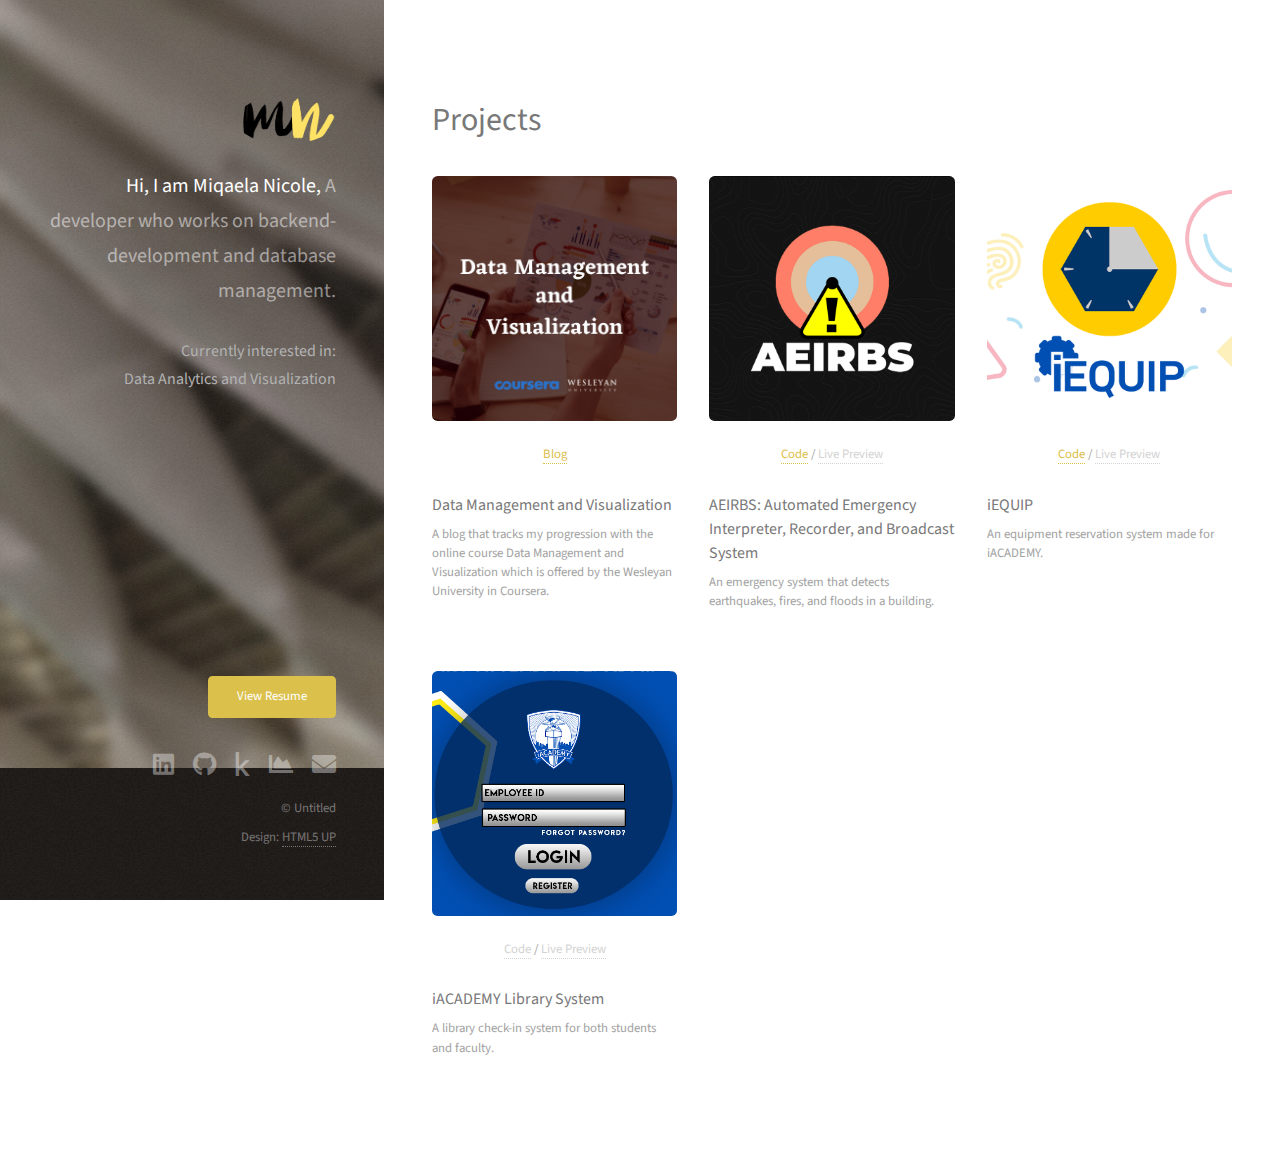
==== commit ca1a89e4: "Added data management and visualization blog" ====
--- a/index.html
+++ b/index.html
@@ -32,8 +32,20 @@
 			<div id="main">
 				<!-- Two -->
 					<section id="two">
-						<h2>Projects</h2>
+						<header class="major">
+                            <h2>Projects</h2>
+                        </header>
 						<div class="row">
+							<article class="col-4 col-12-xsmall work-item">
+								<img class = "image fit thumb" src="images/fulls/dmv-course-cover.png" alt="Data Management photo" />
+								<p class="align-center">
+									<strong><a href="blog/blog_index.html">Blog</a></strong>
+								</p>
+								<br>
+								<h3>Data Management and Visualization</h3>
+								<p>A blog that tracks my progression with the online course Data Management and Visualization which is offered by the Wesleyan University in Coursera.</p>
+								<br>
+							</article>
 							<article class="col-4 col-12-xsmall work-item">
 								<img class = "image fit thumb" src="images/fulls/aeirbs-cover.png" alt="AEIRBS Logo" />
 								<p class="align-center">
@@ -45,10 +57,6 @@
 								<h3>AEIRBS: Automated Emergency Interpreter, Recorder, and Broadcast System</h3>
 								<p>An emergency system that detects earthquakes, fires, and floods in a building.</p>
 								<br>
-								<!-- <ul class="actions fit small">
-									<li><a href="#" class="button primary fit small">Live Preview</a></li>
-									<li><a href="#" class="button fit small">Code</a></li>
-								</ul> -->
 							</article>
 							<article class="col-4 col-12-xsmall work-item">
 								<img class = "image fit thumb" src="images/fulls/iequip-cover.png" alt="iEQUIP Logo" />
@@ -61,10 +69,6 @@
 								<h3>iEQUIP</h3>
 								<p>An equipment reservation system made for iACADEMY.</p>
 								<br>
-								<!-- <ul class="actions fit small">
-									<li><a href="#" class="button primary fit small">Live Preview</a></li>
-									<li><a href="#" class="button fit small">Code</a></li>
-								</ul> -->
 							</article>
 							<article class="col-4 col-12-xsmall work-item">
 								<img class = "image fit thumb" src="images/fulls/libsys-cover.png" alt="iACADEMY Library System Logo" />
@@ -77,10 +81,6 @@
 								<h3>iACADEMY Library System</h3>
 								<p>A library check-in system for both students and faculty.</p>
 								<br>
-								<!-- <ul class="actions fit small aln-bottom">
-									<li><a href="#" class="button primary fit small">Live Preview</a></li>
-									<li><a href="#" class="button fit small">Code</a></li>
-								</ul> -->
 							</article>
 						</div>
 					</section>
@@ -89,7 +89,7 @@
 		<!-- Footer -->
 			<footer id="footer">
 				<div class="inner">
-					<a target="_blank" rel="noopener noreferrer" href="BANGUILAN - Resume.pdf" download="BANGUILAN-Resume" class="button primary small" style="margin-bottom: 1rem;">View Resume</a>
+					<a target="_blank" href="BANGUILAN - Resume.pdf" class="button primary small" style="margin-bottom: 1rem;">View Resume</a>
 					<ul class="icons">
 						<li><a href="https://www.linkedin.com/in/miqnic/" class="icon brands fa-linkedin"><span class="label">LinkedIn</span></a></li>
 						<li><a href="https://github.com/miqnic" class="icon brands fa-github"><span class="label">Github</span></a></li>
